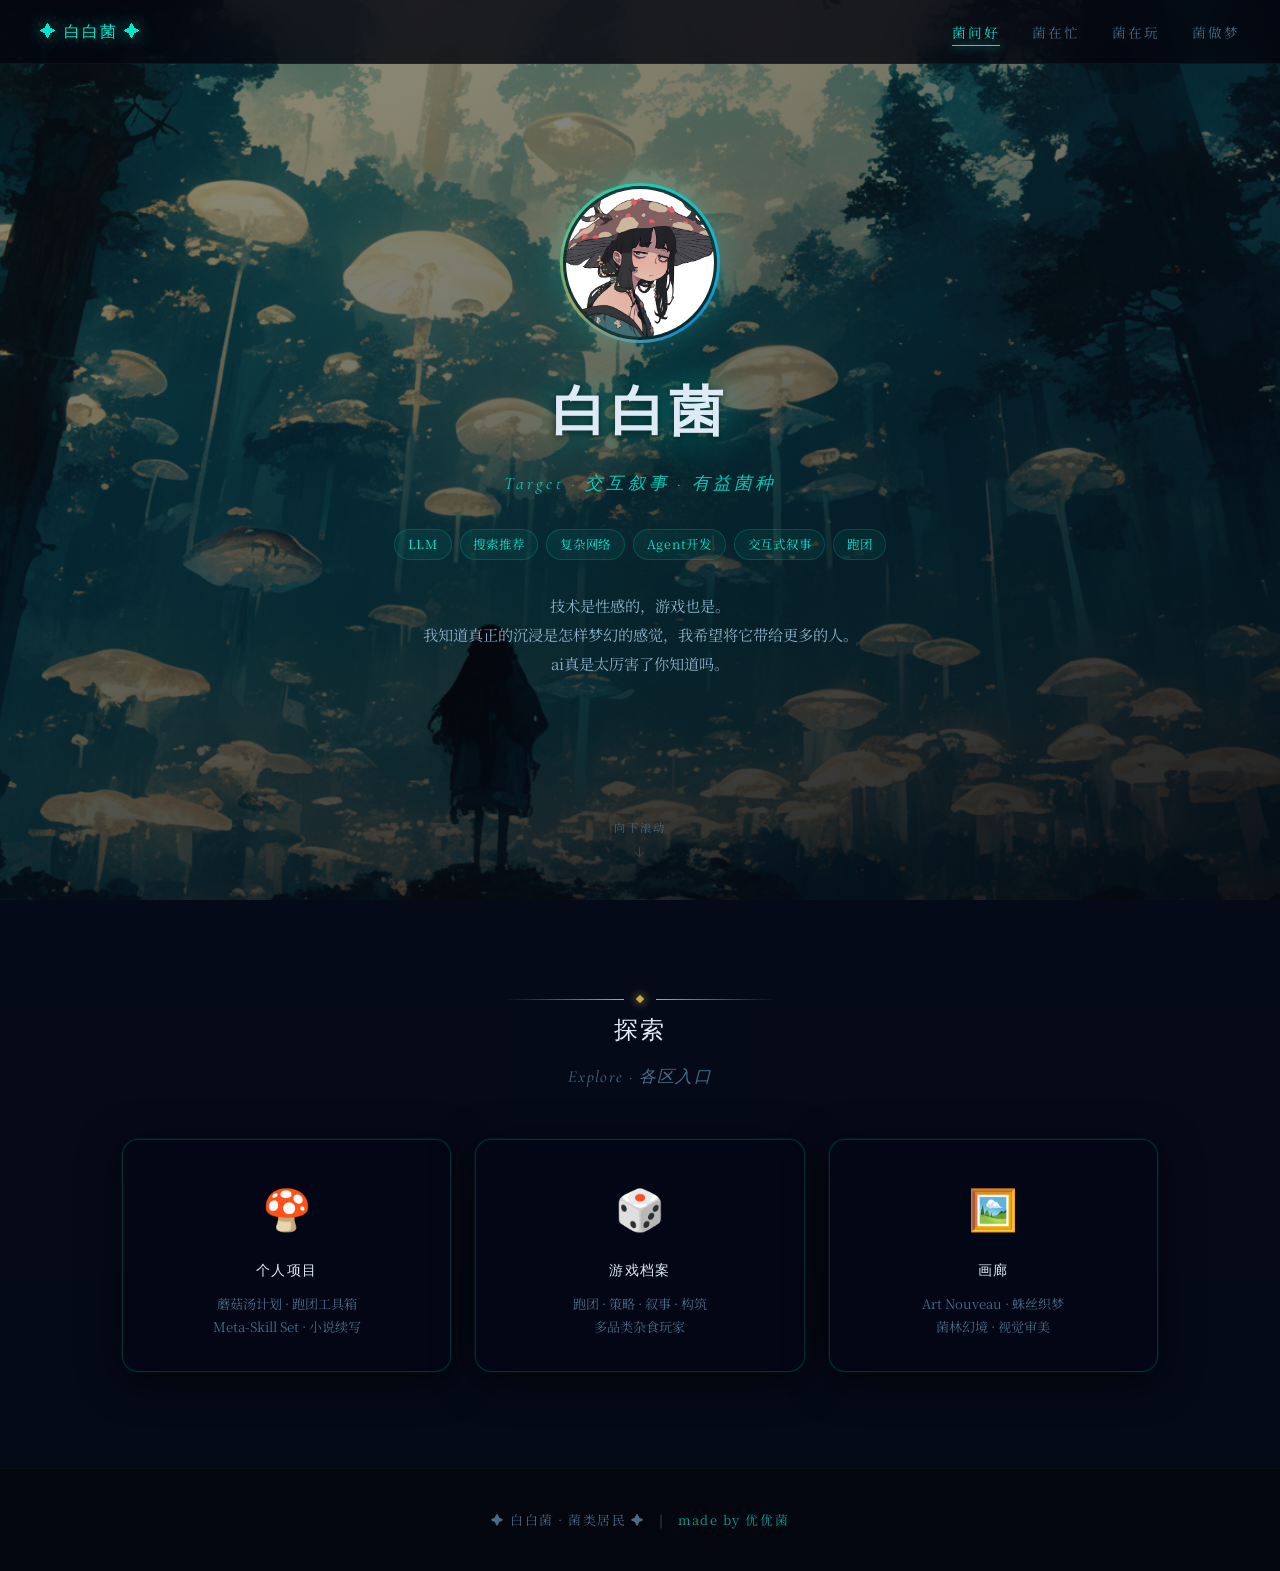
==== index.html @ e4eb880f "初始发布：白白菌个人主页 四页静态站点，包含压缩后的图库、项目截图和背景图资源。  Co-Authored-By: Claude Sonnet 4.6 <noreply@anthropic.com>" ====
<!DOCTYPE html>
<html lang="zh-CN">
<head>
  <meta charset="UTF-8"/>
  <meta name="viewport" content="width=device-width, initial-scale=1.0"/>
  <title>菌问好</title>
  <link rel="stylesheet" href="style.css"/>
  <style>
    /* ── 主页专属 ──────────────── */
    .hero {
      background-image: url('assets/bg/蘑菇背景4.png');
    }

    /* 头像容器 */
    .avatar-wrap {
      position: relative;
      width: 148px; height: 148px;
      margin: 0 auto 1.8rem;
    }
    .avatar-ring {
      position:absolute; inset:-6px;
      border-radius:50%;
      background: conic-gradient(
        var(--teal) 0%, var(--blue) 40%,
        var(--gold) 65%, var(--teal) 100%
      );
      animation: spin-ring 8s linear infinite;
      opacity: 0.8;
    }
    @keyframes spin-ring {
      to { transform:rotate(360deg); }
    }
    .avatar-ring::after {
      content:'';
      position:absolute; inset:3px;
      border-radius:50%;
      background: var(--bg-deep);
    }
    .avatar-img {
      position:relative; z-index:2;
      width:148px; height:148px;
      border-radius:50%;
      object-fit:cover;
      object-position:top;
      box-shadow: 0 0 40px rgba(0,229,204,0.35);
    }

    /* 主名字 */
    .hero-name {
      font-family: 'Cinzel Decorative', serif;
      font-size: clamp(2.2rem, 5vw, 3.4rem);
      font-weight: 700;
      color: var(--text-bright);
      letter-spacing: 0.08em;
      margin-bottom: 0.5rem;
      text-shadow: 0 0 40px rgba(0,229,204,0.5), 0 2px 8px rgba(0,0,0,0.8);
    }
    .hero-role {
      font-family: 'Cormorant Garamond', serif;
      font-size: 1.1rem;
      font-style: italic;
      color: var(--teal);
      letter-spacing: 0.18em;
      margin-bottom: 1.8rem;
      opacity: 0.85;
    }
    .hero-bio {
      font-size: 0.95rem;
      color: var(--text-main);
      max-width: 520px;
      margin: 0 auto 2rem;
      line-height: 1.9;
    }
    .hero-tags {
      display:flex; flex-wrap:wrap;
      justify-content:center;
      gap:0.5rem;
      margin-bottom: 2rem;
    }
    .hero-links {
      display:flex; gap:1rem; justify-content:center; flex-wrap:wrap;
    }

  </style>
</head>
<body>

<!-- ── 导航 ──────────────────────────────── -->
<nav>
  <a href="index.html" class="nav-logo">✦ 白白菌 ✦</a>
  <ul class="nav-links">
    <li><a href="index.html" class="active">菌问好</a></li>
    <li><a href="projects.html">菌在忙</a></li>
    <li><a href="games.html">菌在玩</a></li>
    <li><a href="gallery.html">菌做梦</a></li>
  </ul>
</nav>

<!-- ── Hero ──────────────────────────────── -->
<section class="hero">
  <div class="hero-overlay"></div>

  <!-- 孢子粒子 -->
  <div class="particles" id="particles"></div>

  <div class="hero-content">
    <div class="avatar-wrap">
      <div class="avatar-ring"></div>
      <img class="avatar-img" src="assets/bg/lazy.png" alt="白白菌头像"/>
    </div>

    <div class="hero-name">白白菌</div>
    <div class="hero-role">Target · 交互叙事 · 有益菌种</div>

    <div class="hero-tags">
      <span class="tag">LLM</span>
      <span class="tag">搜索推荐</span>
      <span class="tag">复杂网络</span>
      <span class="tag">Agent开发</span>
      <span class="tag">交互式叙事</span>
      <span class="tag">跑团</span>
    </div>

    <p class="hero-bio">
      技术是性感的，游戏也是。<br/>
      我知道真正的沉浸是怎样梦幻的感觉，我希望将它带给更多的人。<br/>
      ai真是太厉害了你知道吗。
    </p>

  </div>

  <div class="scroll-hint">
    <span>向下滚动</span>
    <svg width="16" height="16" viewBox="0 0 24 24" fill="none" stroke="currentColor" stroke-width="1.5">
      <path d="M12 5v14M5 12l7 7 7-7"/>
    </svg>
  </div>
</section>

<!-- ── 快速导航卡 ──────────────────────────── -->
<section class="section section-alt">
  <div class="container">
    <div class="ornament fade-in">
      <div class="ornament-line"></div>
      <div class="ornament-diamond"></div>
      <div class="ornament-line right"></div>
    </div>
    <h2 class="section-title fade-in">探索</h2>
    <p class="section-subtitle fade-in">Explore · 各区入口</p>

    <div class="grid-3 fade-in">
      <a href="projects.html" class="glass" style="padding:2rem;display:block;text-align:center;">
        <div style="font-size:2.5rem;margin-bottom:1rem;">🍄</div>
        <div style="font-family:'Cinzel Decorative',serif;font-size:0.9rem;color:var(--text-bright);letter-spacing:0.1em;margin-bottom:0.6rem;">个人项目</div>
        <div style="font-size:0.82rem;color:var(--text-dim);">蘑菇汤计划 · 跑团工具箱<br/>Meta-Skill Set · 小说续写</div>
      </a>
      <a href="games.html" class="glass" style="padding:2rem;display:block;text-align:center;">
        <div style="font-size:2.5rem;margin-bottom:1rem;">🎲</div>
        <div style="font-family:'Cinzel Decorative',serif;font-size:0.9rem;color:var(--text-bright);letter-spacing:0.1em;margin-bottom:0.6rem;">游戏档案</div>
        <div style="font-size:0.82rem;color:var(--text-dim);">跑团 · 策略 · 叙事 · 构筑<br/>多品类杂食玩家</div>
      </a>
      <a href="gallery.html" class="glass" style="padding:2rem;display:block;text-align:center;">
        <div style="font-size:2.5rem;margin-bottom:1rem;">🖼️</div>
        <div style="font-family:'Cinzel Decorative',serif;font-size:0.9rem;color:var(--text-bright);letter-spacing:0.1em;margin-bottom:0.6rem;">画廊</div>
        <div style="font-size:0.82rem;color:var(--text-dim);">Art Nouveau · 蛛丝织梦<br/>菌林幻境 · 视觉审美</div>
      </a>
    </div>
  </div>
</section>

<footer>
  <p>✦ 白白菌 · 菌类居民 ✦ &nbsp;&nbsp;|&nbsp;&nbsp; <span>made by 优优菌</span></p>
</footer>

<script>
// 孢子粒子生成
(function(){
  const container = document.getElementById('particles');
  const count = 40;
  for(let i=0;i<count;i++){
    const p = document.createElement('div');
    p.className = 'spore';
    const size = 2 + Math.random()*4;
    const isGold = Math.random() < 0.15;
    const color = isGold ? '200,168,75' : '0,229,204';
    p.style.cssText = `
      left:${Math.random()*100}%;
      top:${100+Math.random()*10}%;
      width:${size}px;height:${size}px;
      background:rgba(${color},${0.4+Math.random()*0.5});
      box-shadow:0 0 ${size*2.5}px rgba(${color},0.7);
      animation-duration:${12+Math.random()*18}s;
      animation-delay:-${Math.random()*25}s;
    `;
    container.appendChild(p);
  }
})();

// 滚动入场动画
const observer = new IntersectionObserver(entries=>{
  entries.forEach(e=>{
    if(e.isIntersecting) e.target.classList.add('visible');
  });
},{threshold:0.12});
document.querySelectorAll('.fade-in').forEach(el=>observer.observe(el));
</script>
</body>
</html>
---- style.css ----
@import url('https://fonts.googleapis.com/css2?family=Cinzel+Decorative:wght@400;700&family=Cormorant+Garamond:ital,wght@0,300;0,400;0,600;1,300;1,400&family=Noto+Serif+SC:wght@300;400;600&display=swap');

/* ── 全局变量 ──────────────────────────────── */
:root {
  --bg-deep:        #04060f;
  --bg-surface:     #080d1e;
  --teal:           #00e5cc;
  --teal-dim:       rgba(0, 229, 204, 0.18);
  --teal-glow:      rgba(0, 229, 204, 0.4);
  --blue:           #1a8fff;
  --blue-dim:       rgba(26, 143, 255, 0.15);
  --gold:           #c8a84b;
  --gold-dim:       rgba(200, 168, 75, 0.22);
  --text-bright:    #deeaf5;
  --text-main:      #8aafc8;
  --text-dim:       #4a6a85;
  --glass-bg:       rgba(4, 8, 22, 0.72);
  --glass-light:    rgba(8, 16, 38, 0.55);
  --card-shadow:    0 8px 40px rgba(0,0,0,0.7), 0 0 0 1px rgba(0,229,204,0.07);
  --card-hover:     0 12px 60px rgba(0,0,0,0.8), 0 0 0 1px rgba(0,229,204,0.2), 0 0 30px rgba(0,229,204,0.08);
}

/* ── 基础重置 ──────────────────────────────── */
*, *::before, *::after { margin:0; padding:0; box-sizing:border-box; }
html { scroll-behavior:smooth; font-size:16px; }
body {
  font-family: 'Noto Serif SC', serif;
  background: var(--bg-deep);
  color: var(--text-main);
  line-height: 1.75;
  overflow-x: hidden;
}
a { color: inherit; text-decoration: none; }
img { max-width: 100%; display: block; }

/* ── 导航栏 ──────────────────────────────── */
nav {
  position: fixed; top: 0; left: 0; right: 0;
  z-index: 1000;
  height: 64px;
  padding: 0 2.5rem;
  display: flex;
  align-items: center;
  justify-content: space-between;
  background: rgba(4, 6, 15, 0.82);
  backdrop-filter: blur(24px);
  -webkit-backdrop-filter: blur(24px);
  border-bottom: 1px solid rgba(0, 229, 204, 0.08);
}
.nav-logo {
  font-family: 'Cinzel Decorative', serif;
  font-size: 1rem;
  color: var(--teal);
  letter-spacing: 0.12em;
  text-shadow: 0 0 16px rgba(0,229,204,0.6);
  transition: text-shadow 0.3s;
}
.nav-logo:hover { text-shadow: 0 0 30px rgba(0,229,204,0.9); }
.nav-links { display:flex; gap:2rem; list-style:none; }
.nav-links a {
  font-family: 'Noto Serif SC', serif;
  font-size: 0.85rem;
  color: var(--text-dim);
  letter-spacing: 0.15em;
  transition: color 0.3s;
  position: relative;
  padding-bottom: 4px;
}
.nav-links a::after {
  content:'';
  position:absolute; bottom:0; left:0;
  width:0; height:1px;
  background: var(--teal);
  box-shadow: 0 0 8px var(--teal);
  transition: width 0.35s ease;
}
.nav-links a:hover, .nav-links a.active { color: var(--teal); }
.nav-links a:hover::after, .nav-links a.active::after { width:100%; }

/* ── Hero 区域 ──────────────────────────────── */
.hero {
  position: relative;
  min-height: 100vh;
  display: flex;
  align-items: center;
  justify-content: center;
  background-size: cover;
  background-position: center;
  background-attachment: fixed;
  overflow: hidden;
}
.hero-overlay {
  position:absolute; inset:0;
  background: linear-gradient(160deg,
    rgba(4,6,15,0.4) 0%,
    rgba(4,8,20,0.55) 40%,
    rgba(4,6,15,0.92) 100%
  );
}
.hero-content {
  position: relative;
  z-index: 10;
  text-align: center;
  max-width: 800px;
  padding: 0 2rem;
}

/* ── 孢子粒子 ──────────────────────────────── */
.particles {
  position:absolute; inset:0;
  pointer-events:none; overflow:hidden;
}
.spore {
  position:absolute;
  border-radius:50%;
  animation: spore-rise linear infinite;
  opacity:0;
}
@keyframes spore-rise {
  0%   { transform:translateY(0) translateX(0) scale(0.5); opacity:0; }
  8%   { opacity:1; }
  85%  { opacity:0.6; }
  100% { transform:translateY(-110vh) translateX(30px) scale(1.8); opacity:0; }
}

/* ── 玻璃卡片 ──────────────────────────────── */
.glass {
  background: var(--glass-bg);
  backdrop-filter: blur(18px);
  -webkit-backdrop-filter: blur(18px);
  border: 1px solid var(--teal-dim);
  border-radius: 16px;
  box-shadow: var(--card-shadow);
  transition: box-shadow 0.4s, border-color 0.4s;
}
.glass:hover {
  box-shadow: var(--card-hover);
  border-color: rgba(0,229,204,0.28);
}
.glass-gold {
  border-color: var(--gold-dim);
}

/* ── 区块标题装饰 ──────────────────────────── */
.section-title {
  font-family: 'Cinzel Decorative', serif;
  font-size: 1.5rem;
  font-weight: 400;
  color: var(--text-bright);
  letter-spacing: 0.1em;
  text-align: center;
  margin-bottom: 0.6rem;
}
.section-subtitle {
  font-family: 'Cormorant Garamond', serif;
  font-size: 1.05rem;
  color: var(--text-dim);
  text-align: center;
  letter-spacing: 0.08em;
  font-style: italic;
  margin-bottom: 3rem;
}
.ornament {
  display:flex;
  align-items:center;
  justify-content:center;
  gap: 0.8rem;
  margin-bottom: 0.5rem;
}
.ornament-line {
  flex:1; max-width:120px; height:1px;
  background: linear-gradient(to right, transparent, var(--gold));
}
.ornament-line.right {
  background: linear-gradient(to left, transparent, var(--gold));
}
.ornament-diamond {
  width:6px; height:6px;
  background:var(--gold);
  transform:rotate(45deg);
  box-shadow: 0 0 8px var(--gold);
}

/* ── 标签 ──────────────────────────────── */
.tag {
  display:inline-block;
  padding: 0.25rem 0.8rem;
  border-radius: 999px;
  font-size: 0.78rem;
  font-family: 'Noto Serif SC', serif;
  letter-spacing: 0.06em;
  border: 1px solid var(--teal-dim);
  color: var(--teal);
  background: rgba(0,229,204,0.06);
  transition: all 0.25s;
}
.tag:hover {
  background: rgba(0,229,204,0.14);
  border-color: var(--teal);
  box-shadow: 0 0 12px rgba(0,229,204,0.25);
}
.tag-gold {
  border-color: var(--gold-dim);
  color: var(--gold);
  background: rgba(200,168,75,0.06);
}
.tag-gold:hover {
  background: rgba(200,168,75,0.14);
  border-color: var(--gold);
}

/* ── 按钮 ──────────────────────────────── */
.btn {
  display: inline-flex;
  align-items: center;
  gap: 0.5rem;
  padding: 0.65rem 1.8rem;
  border-radius: 8px;
  font-family: 'Noto Serif SC', serif;
  font-size: 0.88rem;
  letter-spacing: 0.1em;
  cursor: pointer;
  transition: all 0.3s;
  border: none;
}
.btn-teal {
  background: rgba(0,229,204,0.12);
  color: var(--teal);
  border: 1px solid var(--teal-dim);
}
.btn-teal:hover {
  background: rgba(0,229,204,0.22);
  border-color: var(--teal);
  box-shadow: 0 0 20px rgba(0,229,204,0.3);
}
.btn-gold {
  background: rgba(200,168,75,0.1);
  color: var(--gold);
  border: 1px solid var(--gold-dim);
}
.btn-gold:hover {
  background: rgba(200,168,75,0.2);
  border-color: var(--gold);
  box-shadow: 0 0 20px rgba(200,168,75,0.3);
}

/* ── 布局工具 ──────────────────────────────── */
.container {
  max-width: 1100px;
  margin: 0 auto;
  padding: 0 2rem;
}
.section {
  padding: 6rem 0;
}
.section-alt {
  background: rgba(8,16,38,0.4);
}
.grid-2 { display:grid; grid-template-columns:repeat(2,1fr); gap:1.5rem; }
.grid-3 { display:grid; grid-template-columns:repeat(3,1fr); gap:1.5rem; }
@media(max-width:768px) {
  .grid-2, .grid-3 { grid-template-columns:1fr; }
  nav { padding:0 1.2rem; }
  .nav-links { gap:1.2rem; }
  .section { padding: 4rem 0; }
}

/* ── 滚动指示箭头 ──────────────────────────── */
.scroll-hint {
  position:absolute; bottom:2.5rem; left:50%;
  transform:translateX(-50%);
  z-index:10;
  display:flex; flex-direction:column; align-items:center;
  gap:0.4rem;
  color: var(--text-dim);
  font-size:0.7rem;
  letter-spacing:0.2em;
  animation: bob 2.5s ease-in-out infinite;
}
.scroll-hint svg { opacity:0.5; }
@keyframes bob {
  0%,100% { transform:translateX(-50%) translateY(0); }
  50% { transform:translateX(-50%) translateY(8px); }
}

/* ── 页脚 ──────────────────────────────── */
footer {
  padding: 2.5rem 0;
  text-align:center;
  border-top: 1px solid rgba(0,229,204,0.06);
  color: var(--text-dim);
  font-size: 0.8rem;
  letter-spacing:0.12em;
}
footer span {
  color: var(--teal);
  opacity: 0.7;
}

/* ── 入场动画 ──────────────────────────────── */
.fade-in {
  opacity:0;
  transform:translateY(24px);
  transition: opacity 0.7s ease, transform 0.7s ease;
}
.fade-in.visible {
  opacity:1;
  transform:translateY(0);
}

/* ── 分割线 ──────────────────────────────── */
.divider {
  width:100%;
  height:1px;
  background: linear-gradient(to right,
    transparent, rgba(0,229,204,0.12), transparent
  );
  margin: 3rem 0;
}

/* ── 链接标志 ──────────────────────────────── */
.icon-link {
  display:inline-flex;
  align-items:center;
  gap:0.4rem;
  color: var(--text-dim);
  font-size:0.85rem;
  transition:color 0.3s;
}
.icon-link:hover { color:var(--teal); }
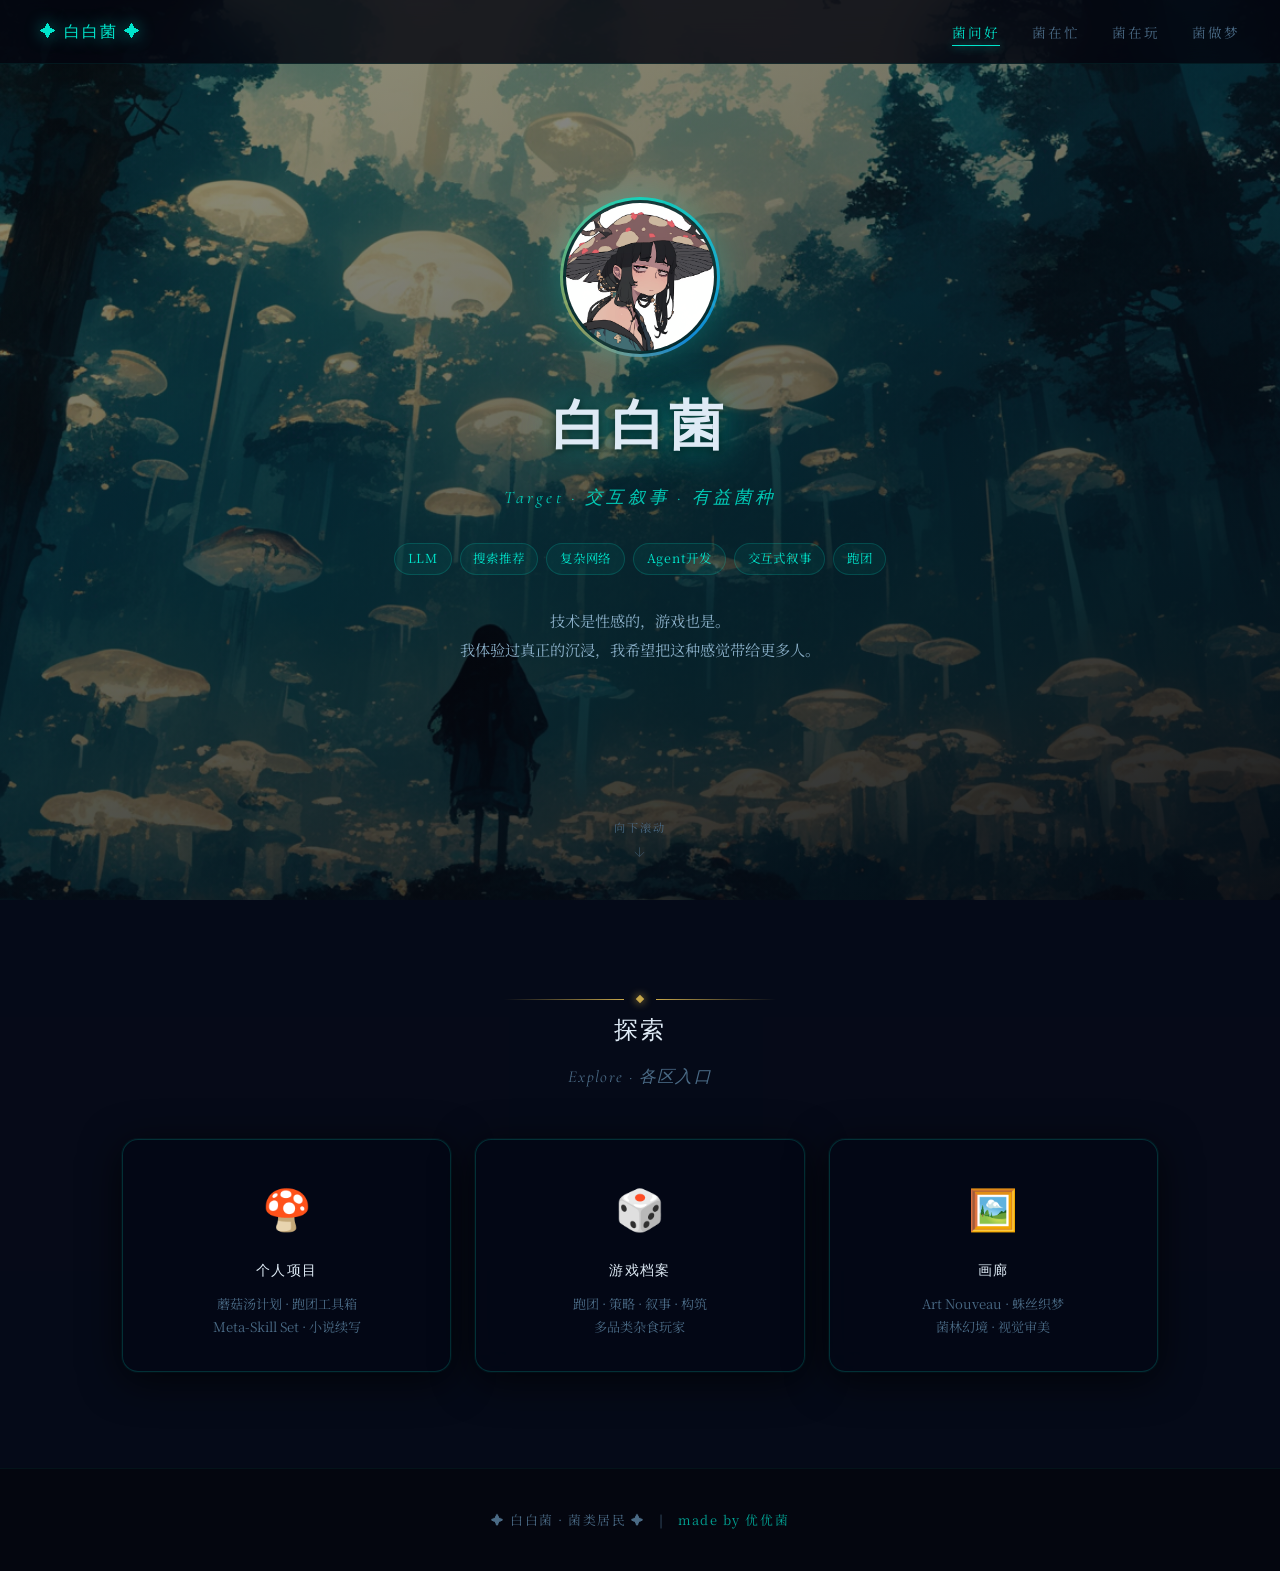
==== commit 9b8d6f1c: "调整四页引言分布与简介文案 Co-Authored-By: Claude Sonnet 4.6 <noreply@anthropic.com>" ====
--- a/index.html
+++ b/index.html
@@ -123,8 +123,7 @@
 
     <p class="hero-bio">
       技术是性感的，游戏也是。<br/>
-      我知道真正的沉浸是怎样梦幻的感觉，我希望将它带给更多的人。<br/>
-      ai真是太厉害了你知道吗。
+      我体验过真正的沉浸，我希望把这种感觉带给更多人。
     </p>
 
   </div>
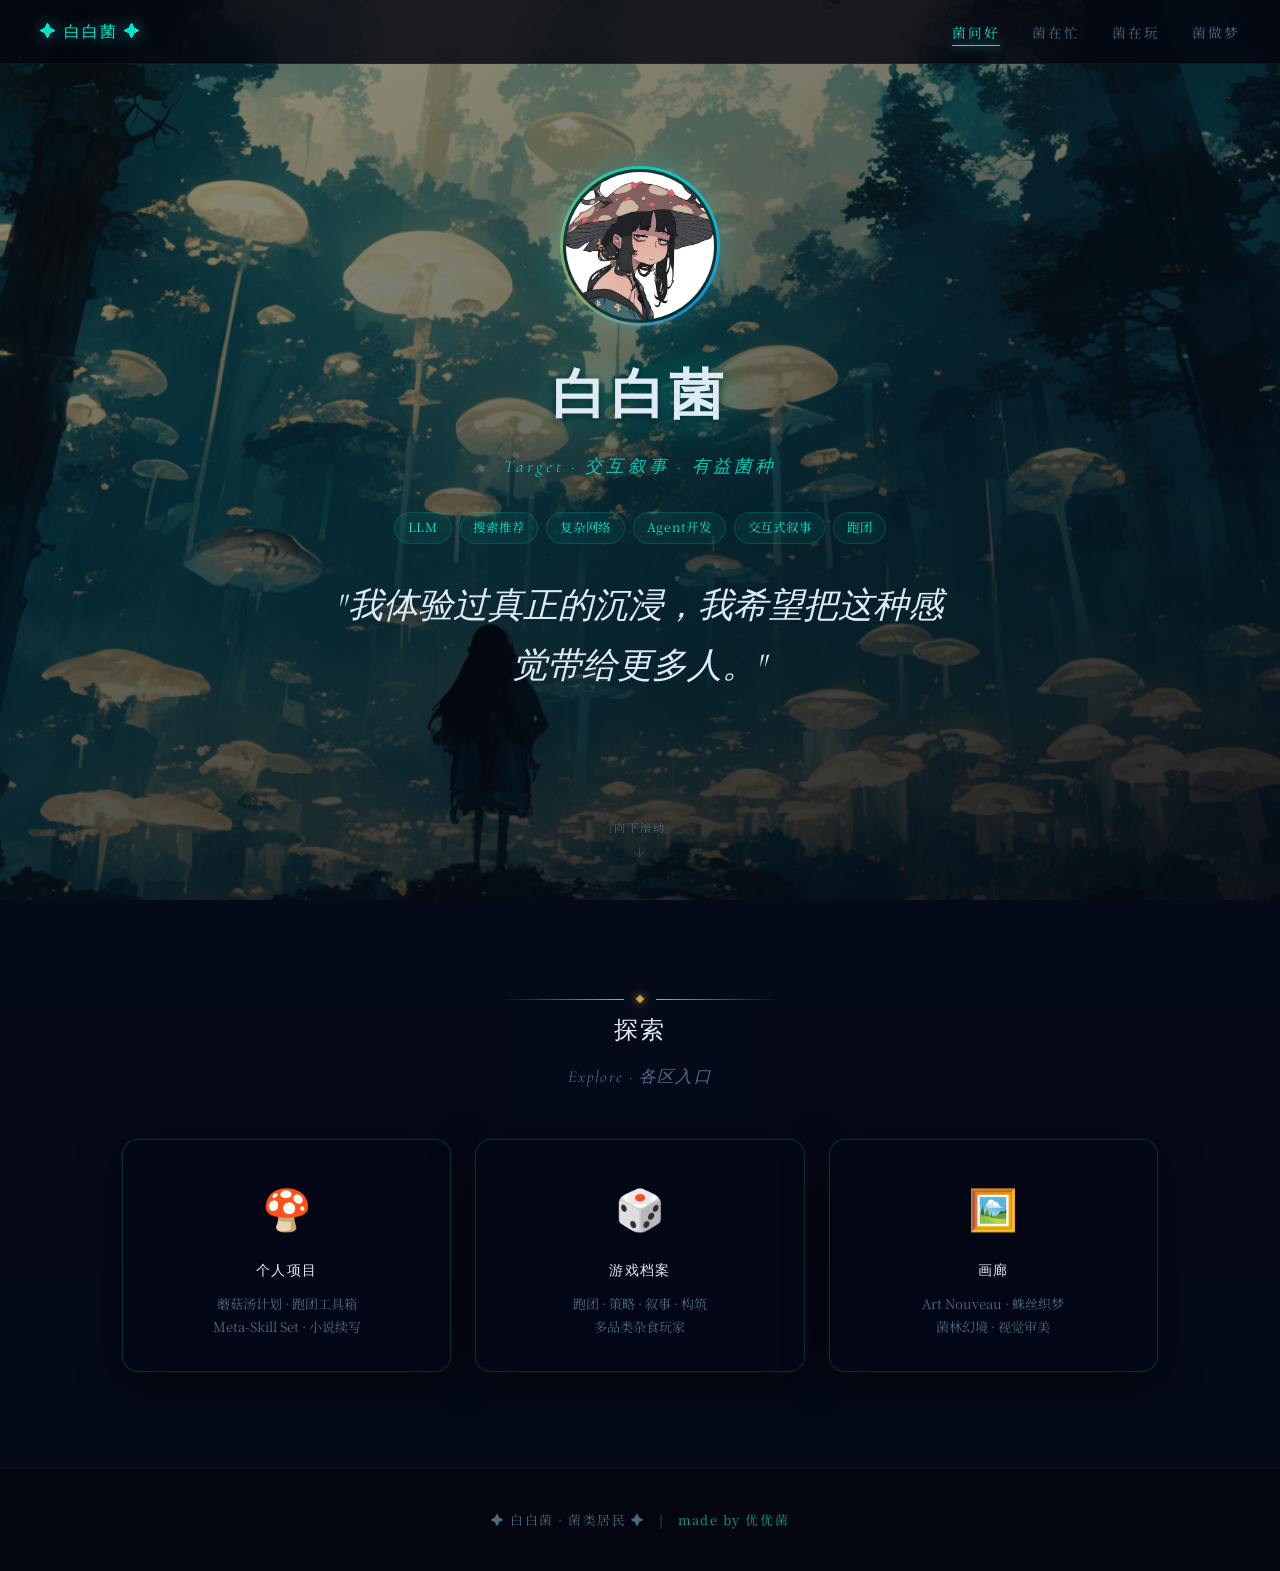
==== commit 0a013d6a: "四页引言统一字号、加双引号，调整各页文案 Co-Authored-By: Claude Sonnet 4.6 <noreply@anthropic.com>" ====
--- a/index.html
+++ b/index.html
@@ -65,11 +65,13 @@
       opacity: 0.85;
     }
     .hero-bio {
-      font-size: 0.95rem;
-      color: var(--text-main);
-      max-width: 520px;
+      font-family: 'Cormorant Garamond', serif;
+      font-size: clamp(1.5rem, 3.5vw, 2.2rem);
+      font-style: italic;
+      color: var(--text-bright);
+      max-width: 640px;
       margin: 0 auto 2rem;
-      line-height: 1.9;
+      line-height: 1.7;
     }
     .hero-tags {
       display:flex; flex-wrap:wrap;
@@ -122,8 +124,7 @@
     </div>
 
     <p class="hero-bio">
-      技术是性感的，游戏也是。<br/>
-      我体验过真正的沉浸，我希望把这种感觉带给更多人。
+      "我体验过真正的沉浸，我希望把这种感觉带给更多人。"
     </p>
 
   </div>
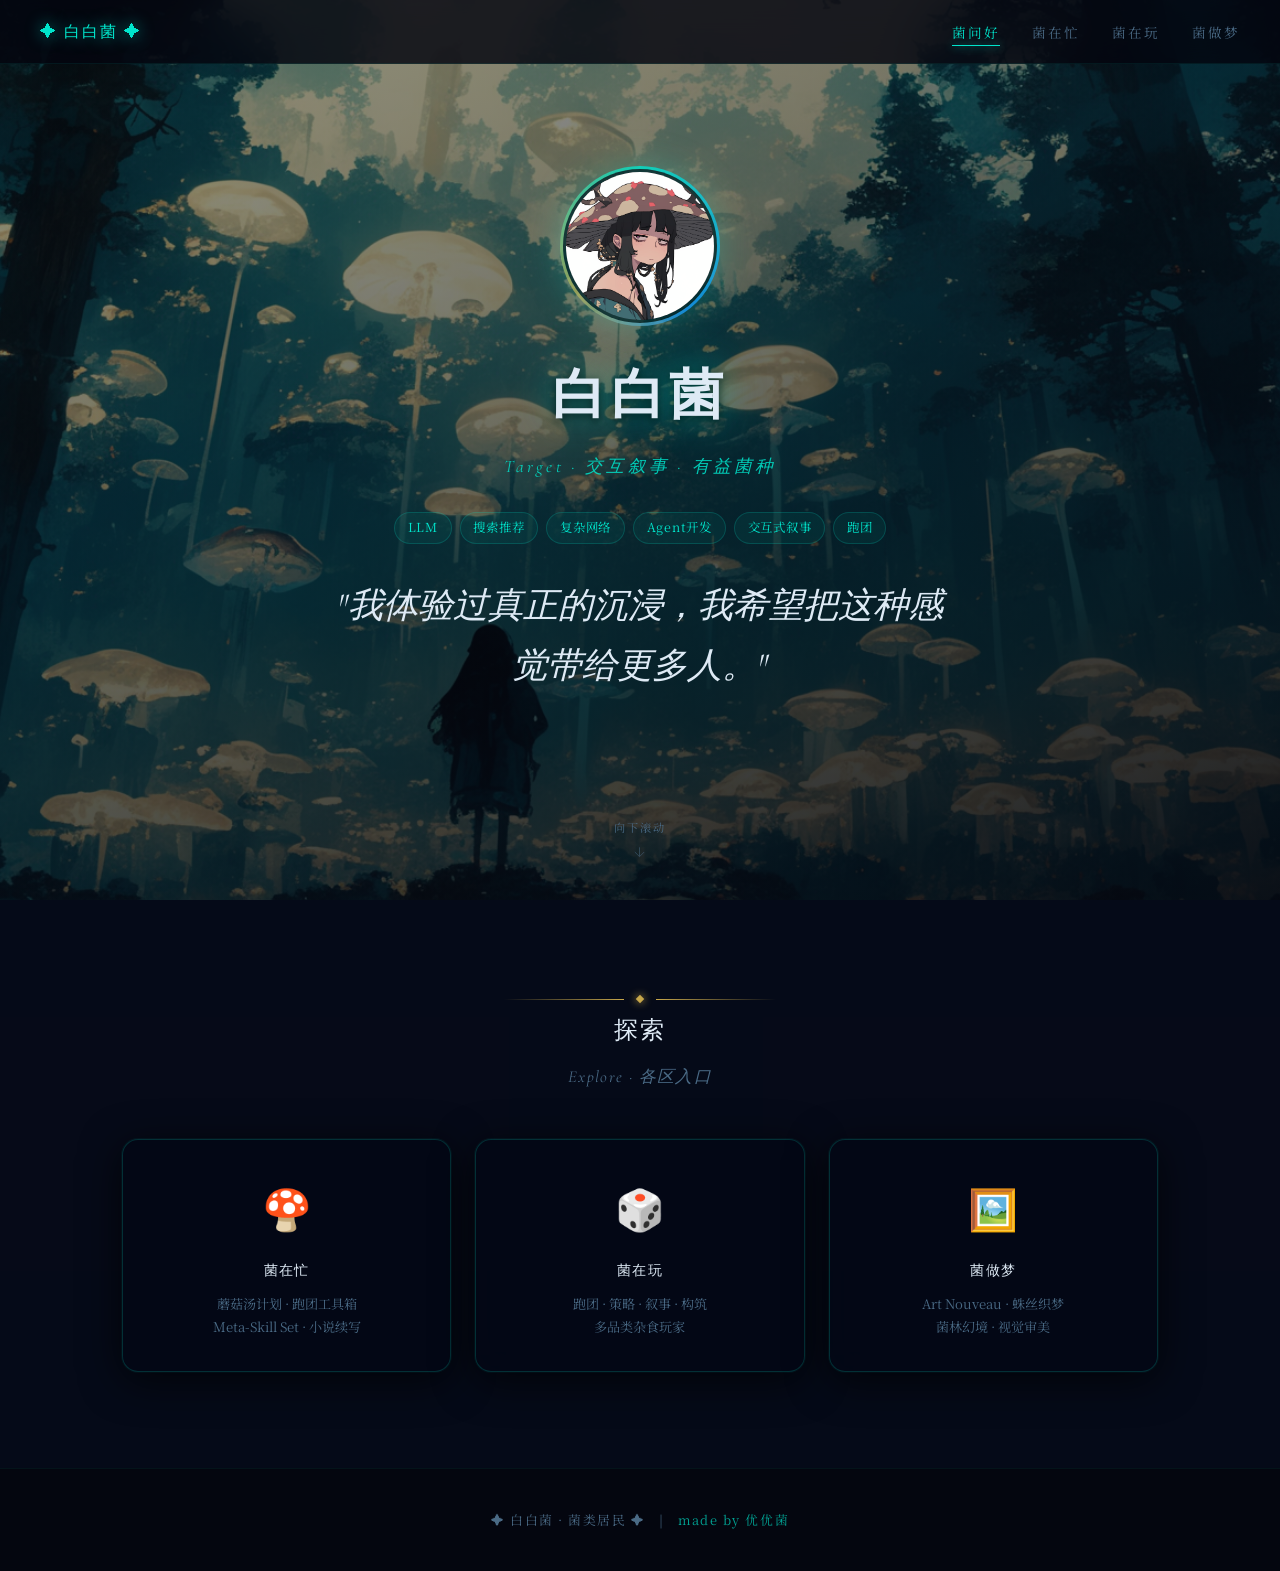
==== commit 211e5f42: "首页卡片标题统一、跑团工具箱年份、项目名修正 Co-Authored-By: Claude Sonnet 4.6 <noreply@anthropic.com>" ====
--- a/index.html
+++ b/index.html
@@ -151,17 +151,17 @@
     <div class="grid-3 fade-in">
       <a href="projects.html" class="glass" style="padding:2rem;display:block;text-align:center;">
         <div style="font-size:2.5rem;margin-bottom:1rem;">🍄</div>
-        <div style="font-family:'Cinzel Decorative',serif;font-size:0.9rem;color:var(--text-bright);letter-spacing:0.1em;margin-bottom:0.6rem;">个人项目</div>
+        <div style="font-family:'Cinzel Decorative',serif;font-size:0.9rem;color:var(--text-bright);letter-spacing:0.1em;margin-bottom:0.6rem;">菌在忙</div>
         <div style="font-size:0.82rem;color:var(--text-dim);">蘑菇汤计划 · 跑团工具箱<br/>Meta-Skill Set · 小说续写</div>
       </a>
       <a href="games.html" class="glass" style="padding:2rem;display:block;text-align:center;">
         <div style="font-size:2.5rem;margin-bottom:1rem;">🎲</div>
-        <div style="font-family:'Cinzel Decorative',serif;font-size:0.9rem;color:var(--text-bright);letter-spacing:0.1em;margin-bottom:0.6rem;">游戏档案</div>
+        <div style="font-family:'Cinzel Decorative',serif;font-size:0.9rem;color:var(--text-bright);letter-spacing:0.1em;margin-bottom:0.6rem;">菌在玩</div>
         <div style="font-size:0.82rem;color:var(--text-dim);">跑团 · 策略 · 叙事 · 构筑<br/>多品类杂食玩家</div>
       </a>
       <a href="gallery.html" class="glass" style="padding:2rem;display:block;text-align:center;">
         <div style="font-size:2.5rem;margin-bottom:1rem;">🖼️</div>
-        <div style="font-family:'Cinzel Decorative',serif;font-size:0.9rem;color:var(--text-bright);letter-spacing:0.1em;margin-bottom:0.6rem;">画廊</div>
+        <div style="font-family:'Cinzel Decorative',serif;font-size:0.9rem;color:var(--text-bright);letter-spacing:0.1em;margin-bottom:0.6rem;">菌做梦</div>
         <div style="font-size:0.82rem;color:var(--text-dim);">Art Nouveau · 蛛丝织梦<br/>菌林幻境 · 视觉审美</div>
       </a>
     </div>
